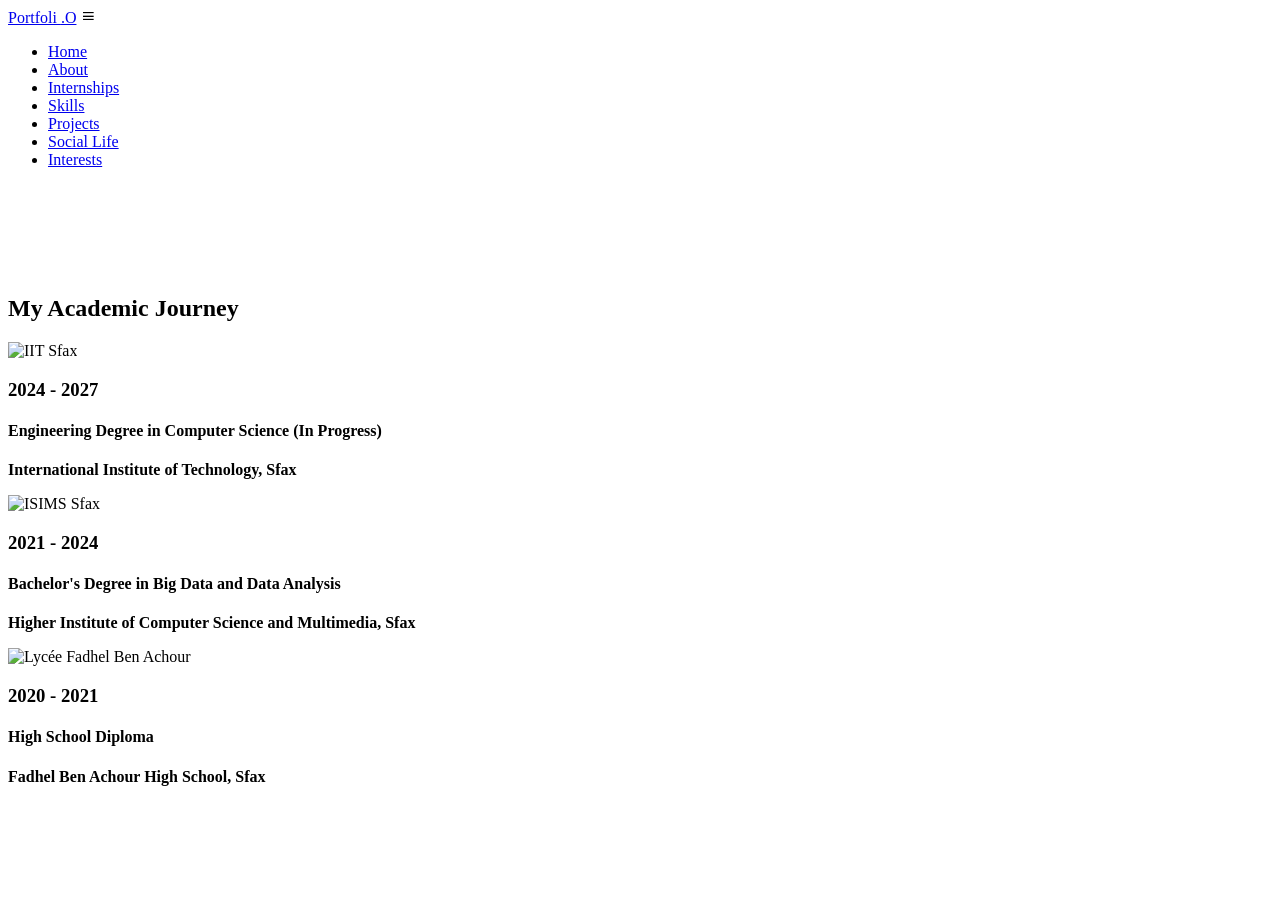
==== Html/About.html @ a86166f0 "First_Commit Date : 27/04/2025" ====
<!DOCTYPE html>
<html lang="fr">
<head>
  <meta charset="UTF-8">
  <meta name="viewport" content="width=device-width, initial-scale=1.0">
  <title>Portfolio</title>
  <link rel="stylesheet" href="/Portfoli.oMahmoudKCHAOU/CSS/About.css">
  <link rel="stylesheet" href="https://unpkg.com/boxicons@latest/css/boxicons.min.css">
  <link href="https://fonts.googleapis.com/css2?family=Inter:wght@300;400;500;600;700;800;900&display=swap" rel="stylesheet">
  <link rel="icon" href="../img/ME.png" type="image/x-icon">

  <link rel="apple-touch-icon" sizes="180x180" href="../img/ME.png">
  <link rel="icon" type="image/png" sizes="32x32" href="../img/ME.png">
  <link rel="icon" type="image/png" sizes="16x16" href="../img/ME.png">
  <link rel="manifest" href="/site.webmanifest">
 <style>
    /* Styles spécifiques pour la page d'accueil */
    .hero {
      display: flex;
      align-items: center;
      justify-content: space-between;
      min-height: 100vh;
      padding: 0 7%;
      position: relative;
      gap: 3rem;
    }

    .hero-content {
      flex: 1;
      max-width: 1000px;
    }

    .hero-image {
      flex: 1;
      display: flex;
      justify-content: center;
      position: relative;
    }

    .profile-portrait {
      width: 350px;
      height: 350px;
      border-radius: 20px;
      object-fit: cover;
      border: 5px solid var(--main-color);
      box-shadow: 0 20px 50px rgba(19, 187, 255, 0.2);
      transform: perspective(1000px) rotateY(-10deg);
      transition: all 0.5s ease;
      position: relative;
      z-index: 1;
    }

    .profile-portrait:hover {
      transform: perspective(1000px) rotateY(0deg);
      box-shadow: 0 25px 60px rgba(19, 187, 255, 0.3);
    }

    .hero-image::before {
      content: '';
      position: absolute;
      width: 400px;
      height: 400px;
      border-radius: 30px;
      background: linear-gradient(45deg, var(--main-color), transparent);
      top: -20px;
      left: -20px;
      z-index: 0;
      opacity: 0.3;
      animation: pulse 8s infinite alternate;
    }

    @keyframes pulse {
      0% { transform: scale(0.95); opacity: 0.3; }
      100% { transform: scale(1.05); opacity: 0.5; }
    }

    /* Animation du texte */
    .hero h4 {
      font-size: 1.6rem;
      color: var(--main-color);
      margin-bottom: 1rem;
      animation: fadeInDown 1s ease;
    }

    .hero h1 {
      font-size: 3.5rem;
      font-weight: 700;
      margin: 1rem 0;
      line-height: 1.2;
      background: linear-gradient(to right, var(--main-color), #4facfe);
      -webkit-background-clip: text;
      -webkit-text-fill-color: transparent;
      animation: fadeIn 1.5s ease;
    }

    .hero p {
      font-size: 1.1rem;
      line-height: 1.8;
      margin-bottom: 2rem;
      color: var(--other-color);
      animation: fadeInUp 1s ease;
    }

    /* Responsive */
    @media (max-width: 992px) {
      .hero h1 {
        font-size: 3rem;
      }
      .profile-portrait {
        width: 300px;
        height: 300px;
      }
    }

    @media (max-width: 768px) {
      .hero {
        flex-direction: column;
        text-align: center;
        padding-top: 100px;
      }
      .hero-content {
        order: 2;
      }
      .hero-image {
        order: 1;
        margin-bottom: 3rem;
      }
      .profile-portrait {
        width: 250px;
        height: 250px;
      }
      .hero-image::before {
        width: 300px;
        height: 300px;
      }
    }

    @media (max-width: 480px) {
      .hero h1 {
        font-size: 2.5rem;
      }
      .hero h4 {
        font-size: 1.3rem;
      }
    }
  </style>
</head>
<body>
  <header>
    <a href="#" class="logo">Portfoli <span>.O</span></a>
    <div class="bx bx-menu" id="menu-icon"></div>
    <ul class="navlist" id="navlist">
        <li><a href="../Html/home.html" >Home</a></li>
        <li><a href="../Html/About.html" class="active-nav">About</a></li>
        <li><a href="../Html/Internships.html">Internships</a></li>
        <li><a href="../Html/Skills.html">Skills</a></li>
        <li><a href="#">Projects</a></li>
        <li><a href="../Html/Social_Life.html">Social Life</a></li>
        <li><a href="../Html/Interests.html">Interests</a></li>
    </ul>
</header>

  <section id="academic-journey">
    <br>
    <br>
    <br>
    <br>
    <br>
   
    <h2>My Academic Journey</h2>
    <div class="timeline">
      <div class="timeline-item">
        <img src="../../Portfoli.oMahmoudKCHAOU/img/iit.png" alt="IIT Sfax" class="timeline-image">
        <div class="timeline-content">
          <h3>2024 - 2027</h3>
          <h4>Engineering Degree in Computer Science (In Progress)</h4>
          <p><strong>International Institute of Technology, Sfax</strong></p>
        </div>
      </div>
      
      <div class="timeline-item">
        <img src="../../Portfoli.oMahmoudKCHAOU/img/isims.jpg" alt="ISIMS Sfax" class="timeline-image">
        <div class="timeline-content">
          <h3>2021 - 2024</h3>
          <h4>Bachelor's Degree in Big Data and Data Analysis</h4>
          <p><strong>Higher Institute of Computer Science and Multimedia, Sfax</strong></p>
        </div>
      </div>
      
      <div class="timeline-item">
        <img src="../../Portfoli.oMahmoudKCHAOU/img/lycee.jpg" alt="Lycée Fadhel Ben Achour" class="timeline-image">
        <div class="timeline-content">
          <h3>2020 - 2021</h3>
          <h4>High School Diploma</h4>
          <p><strong>Fadhel Ben Achour High School, Sfax</strong></p>
        </div>
      </div>
    </div>
  </section>
  <script>
document.addEventListener('DOMContentLoaded', function() {
  const menuIcon = document.getElementById('menu-icon');
  const navList = document.getElementById('navlist');

  if (menuIcon && navList) {
    menuIcon.addEventListener('click', function() {
      this.classList.toggle('bx-x');
      navList.classList.toggle('active');
      document.body.classList.toggle('no-scroll');
    });

    document.querySelectorAll('.navlist a').forEach(link => {
      link.addEventListener('click', function() {
        menuIcon.classList.remove('bx-x');
        navList.classList.remove('active');
        document.body.classList.remove('no-scroll');
      });
    });
  }
});

// Empêcher le clic droit
document.addEventListener('contextmenu', (e) => {
  e.preventDefault();
  
});

// Bloquer F12, Ctrl+Shift+I, Ctrl+U, etc.
document.addEventListener('keydown', (e) => {
  if (
    e.key === 'F12' ||
    (e.ctrlKey && e.shiftKey && e.key === 'I') || // Ctrl+Shift+I
    (e.ctrlKey && e.shiftKey && e.key === 'J') || // Ctrl+Shift+J
    (e.ctrlKey && e.key === 'U') // Ctrl+U (afficher le code source)
  ) {
    e.preventDefault();
    
  }
});
        </script>
</body>
</html>
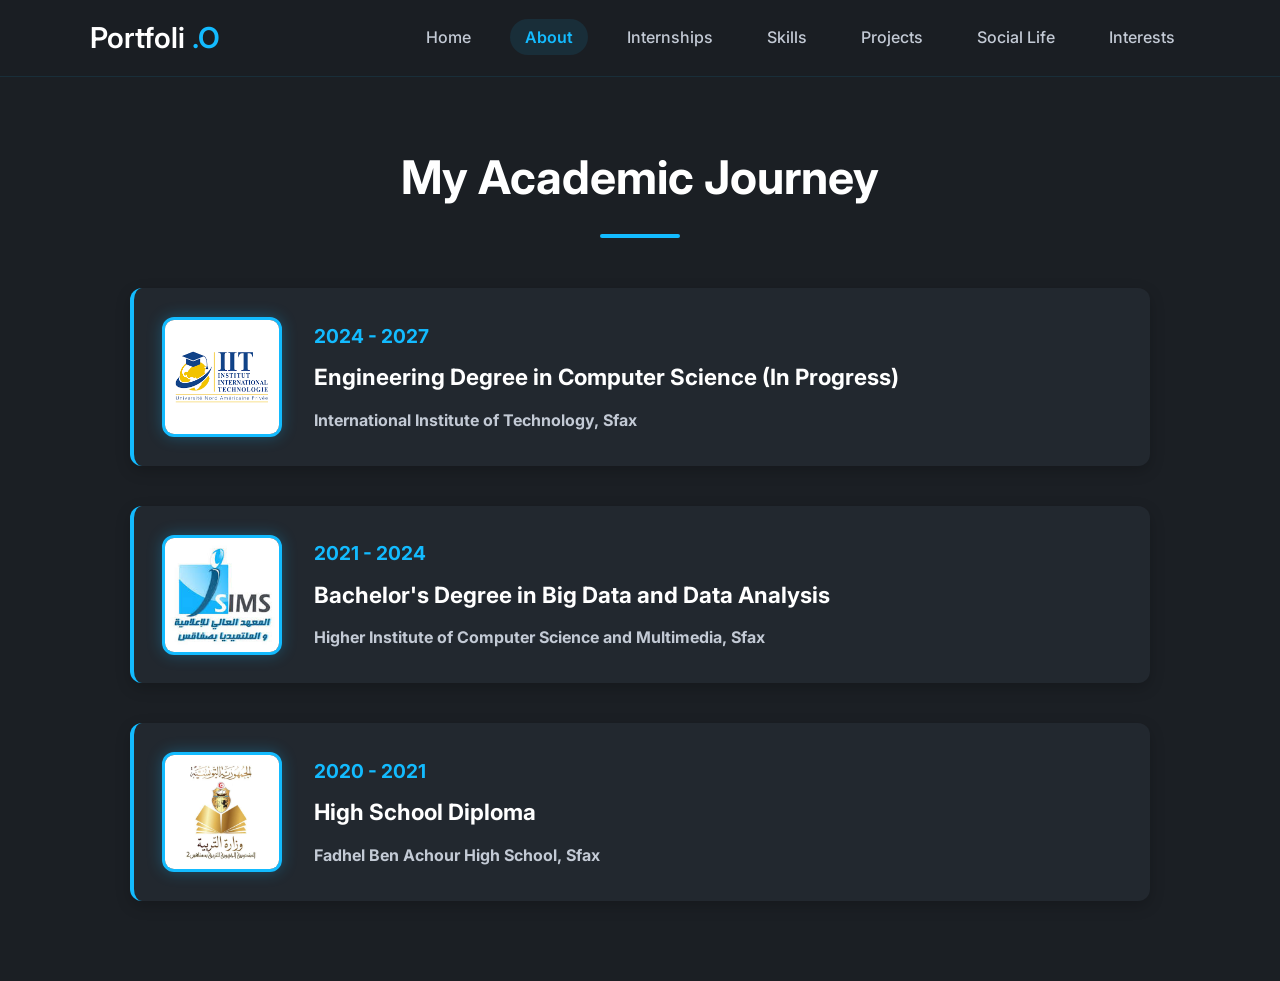
==== commit b4799078: "Commit_3" ====
--- a/Html/About.html
+++ b/Html/About.html
@@ -4,7 +4,8 @@
   <meta charset="UTF-8">
   <meta name="viewport" content="width=device-width, initial-scale=1.0">
   <title>Portfolio</title>
-  <link rel="stylesheet" href="/Portfoli.oMahmoudKCHAOU/CSS/About.css">
+  <link rel="stylesheet" href="../CSS/About.css">
+
   <link rel="stylesheet" href="https://unpkg.com/boxicons@latest/css/boxicons.min.css">
   <link href="https://fonts.googleapis.com/css2?family=Inter:wght@300;400;500;600;700;800;900&display=swap" rel="stylesheet">
   <link rel="icon" href="../img/ME.png" type="image/x-icon">
@@ -170,7 +171,8 @@
     <h2>My Academic Journey</h2>
     <div class="timeline">
       <div class="timeline-item">
-        <img src="../../Portfoli.oMahmoudKCHAOU/img/iit.png" alt="IIT Sfax" class="timeline-image">
+        <img src="../img/iit.png" alt="IIT Sfax" class="timeline-image">
+      
         <div class="timeline-content">
           <h3>2024 - 2027</h3>
           <h4>Engineering Degree in Computer Science (In Progress)</h4>
@@ -179,7 +181,7 @@
       </div>
       
       <div class="timeline-item">
-        <img src="../../Portfoli.oMahmoudKCHAOU/img/isims.jpg" alt="ISIMS Sfax" class="timeline-image">
+        <img src="../img/isims.jpg" alt="ISIMS Sfax" class="timeline-image">
         <div class="timeline-content">
           <h3>2021 - 2024</h3>
           <h4>Bachelor's Degree in Big Data and Data Analysis</h4>
@@ -188,7 +190,7 @@
       </div>
       
       <div class="timeline-item">
-        <img src="../../Portfoli.oMahmoudKCHAOU/img/lycee.jpg" alt="Lycée Fadhel Ben Achour" class="timeline-image">
+        <img src="../img/lycee.jpg" alt="Lycée Fadhel Ben Achour" class="timeline-image">
         <div class="timeline-content">
           <h3>2020 - 2021</h3>
           <h4>High School Diploma</h4>
--- a/CSS/About.css
+++ b/CSS/About.css
@@ -0,0 +1,737 @@
+:root {
+  --text-color: #fff;
+  --bg-color: #1b1f24;
+  --second-bg-color: #22282f;
+  --main-color: #13bbff;
+  --other-color: #c3cad5;
+  --h1-font: 4.5rem;
+  --h2-font: 2.9rem;
+  --p-font: 1rem;
+}
+
+* {
+  box-sizing: border-box;
+  margin: 0;
+  padding: 0;
+  font-family: 'Inter', sans-serif;
+  text-decoration: none;
+  list-style: none;
+}
+
+body {
+  background: var(--bg-color);
+  color: var(--text-color);
+  overflow-x: hidden;
+  line-height: 1.6;
+}
+
+/* ===== CONTENU SPÉCIFIQUE À ABOUT ===== */
+#academic-journey {
+  padding: 12px 7% 80px;
+  max-width: 1200px;
+  margin: 0 auto;
+}
+
+#academic-journey h2 {
+  text-align: center;
+  font-size: var(--h2-font);
+  margin-bottom: 50px;
+  color: var(--text-color);
+  position: relative;
+}
+
+#academic-journey h2::after {
+  content: '';
+  display: block;
+  width: 80px;
+  height: 4px;
+  background: var(--main-color);
+  margin: 20px auto;
+  border-radius: 2px;
+}
+
+.timeline {
+  display: flex;
+  flex-direction: column;
+  gap: 2.5rem;
+}
+
+.timeline-item {
+  display: flex;
+  align-items: center;
+  gap: 2rem;
+  background: var(--second-bg-color);
+  padding: 1.8rem;
+  border-radius: 12px;
+  box-shadow: 0 5px 15px rgba(0, 0, 0, 0.2);
+  transition: all 0.3s ease;
+  border-left: 4px solid var(--main-color);
+}
+
+.timeline-item:hover {
+  transform: translateY(-5px);
+  box-shadow: 0 10px 25px rgba(0, 0, 0, 0.3);
+}
+
+.timeline-image {
+  width: 120px;
+  height: 120px;
+  min-width: 120px;
+  border-radius: 12px;
+  object-fit: cover;
+  border: 3px solid var(--main-color);
+  box-shadow: 0 0 15px rgba(19, 187, 255, 0.3);
+}
+
+.timeline-content {
+  flex: 1;
+}
+
+.timeline-content h3 {
+  font-size: 1.2rem;
+  color: var(--main-color);
+  margin-bottom: 0.5rem;
+}
+
+.timeline-content h4 {
+  font-size: 1.4rem;
+  margin-bottom: 0.8rem;
+  color: var(--text-color);
+}
+
+.timeline-content p {
+  font-size: var(--p-font);
+  color: var(--other-color);
+  line-height: 1.6;
+}
+
+/* ===== STYLES POUR INTERNSHIPS ===== */
+#internships {
+  padding: 12px 7% 80px;
+  max-width: 1200px;
+  margin: 0 auto;
+}
+
+#internships h2 {
+  text-align: center;
+  font-size: var(--h2-font);
+  margin-bottom: 50px;
+  color: var(--text-color);
+  position: relative;
+}
+
+#internships h2::after {
+  content: '';
+  display: block;
+  width: 80px;
+  height: 4px;
+  background: var(--main-color);
+  margin: 20px auto;
+  border-radius: 2px;
+}
+
+.tech-tags {
+  display: flex;
+  flex-wrap: wrap;
+  gap: 0.5rem;
+  margin-top: 1rem;
+}
+
+.tech-tags span {
+  background: rgba(19, 187, 255, 0.1);
+  color: var(--main-color);
+  padding: 0.3rem 0.8rem;
+  border-radius: 20px;
+  font-size: 0.8rem;
+  border: 1px solid var(--main-color);
+  transition: all 0.3s ease;
+}
+
+.tech-tags span:hover {
+  background: var(--main-color);
+  color: var(--bg-color);
+}
+
+.accomplishments {
+  margin: 1rem 0;
+  padding-left: 1.5rem;
+}
+
+.accomplishments li {
+  margin-bottom: 0.5rem;
+  position: relative;
+  list-style-type: none;
+}
+
+.accomplishments li::before {
+  content: "▹";
+  position: absolute;
+  left: -1.5rem;
+  color: var(--main-color);
+}
+
+/* ===== RESPONSIVE ===== */
+@media (max-width: 768px) {
+  .timeline-item {
+    flex-direction: column;
+    text-align: center;
+  }
+
+  .timeline-image {
+    margin-bottom: 20px;
+  }
+}
+
+@media (max-width: 480px) {
+  .timeline-image {
+    width: 100px;
+    height: 100px;
+  }
+}
+
+
+/* ===== NAVBAR UNIFIÉE ===== */
+header {
+  position: fixed;
+  width: 100%;
+  top: 0;
+  right: 0;
+  z-index: 1000;
+  display: flex;
+  align-items: center;
+  justify-content: space-between;
+  padding: 15px 7%;
+  background: rgba(27, 31, 36, 0.98);
+  backdrop-filter: blur(10px);
+  border-bottom: 1px solid rgba(19, 187, 255, 0.1);
+  transition: all 0.5s ease;
+}
+
+.logo {
+  font-size: 1.8rem;
+  font-weight: 600;
+  color: var(--text-color);
+}
+
+.logo span {
+  color: var(--main-color);
+}
+
+.navlist {
+  display: flex;
+  gap: 1.5rem;
+}
+
+.navlist a {
+  font-size: 1rem;
+  font-weight: 500;
+  color: var(--other-color);
+  padding: 8px 15px;
+  border-radius: 20px;
+  transition: all 0.3s ease;
+}
+
+.navlist a:hover {
+  background: rgba(19, 187, 255, 0.1);
+  color: var(--main-color);
+}
+
+.navlist a.active-nav {
+  background: rgba(19, 187, 255, 0.2);
+  color: var(--main-color) !important;
+  font-weight: 600;
+}
+
+/* Menu mobile */
+@media (max-width: 768px) {
+  #menu-icon {
+      display: block;
+  }
+  
+  .navlist {
+      position: absolute;
+      top: 100%;
+      right: -100%;
+      width: 280px;
+      height: 100vh;
+      background: var(--second-bg-color);
+      flex-direction: column;
+      align-items: center;
+      padding: 100px 30px;
+      transition: all 0.5s ease;
+  }
+  
+  .navlist.active {
+      right: 0;
+  }
+}
+
+
+
+
+
+
+
+
+
+/* Icône menu - CACHÉ par défaut */
+#menu-icon {
+  font-size: 1.8rem;
+  color: var(--main-color);
+  cursor: pointer;
+  display: none; /* Caché sur desktop */
+}
+
+/* Afficher l'icône SEULEMENT sur mobile */
+@media (max-width: 768px) {
+  #menu-icon {
+    display: block; /* Apparaît seulement sur mobile */
+  }
+
+  .navlist {
+    position: absolute;
+    top: 100%;
+    right: -100%;
+    width: 280px;
+    height: 100vh;
+    background: var(--second-bg-color);
+    flex-direction: column;
+    align-items: center;
+    padding: 100px 30px;
+    transition: all 0.5s ease;
+  }
+
+  .navlist.active {
+    right: 0;
+  }
+}
+
+/* Menu toujours visible sur desktop */
+@media (min-width: 769px) {
+  .navlist {
+    display: flex !important; /* Force l'affichage */
+  }
+}
+
+
+
+/* Icône menu - CACHÉ par défaut */
+#menu-icon {
+  font-size: 1.8rem;
+  color: var(--main-color);
+  cursor: pointer;
+  display: none; /* Caché sur desktop */
+  z-index: 1001; /* Au-dessus de tout */
+}
+
+/* Afficher l'icône SEULEMENT sur mobile */
+@media (max-width: 768px) {
+  #menu-icon {
+    display: block; /* Apparaît seulement sur mobile */
+  }
+
+  .navlist {
+    position: fixed; /* Changé de absolute à fixed */
+    top: 0;
+    right: -100%;
+    width: 100%;
+    height: 100vh;
+    background: var(--second-bg-color);
+    flex-direction: column;
+    align-items: center;
+    padding: 120px 30px 30px;
+    transition: all 0.5s ease;
+    z-index: 1000;
+  }
+
+  .navlist.active {
+    right: 0;
+  }
+  
+  .navlist li {
+    margin: 15px 0;
+  }
+}
+
+/* Empêcher le scroll quand menu ouvert */
+.no-scroll {
+  overflow: hidden;
+}
+
+/* Animation de l'icône hamburger -> croix */
+.bx-x {
+  transform: rotate(180deg);
+}
+.bx-x::before {
+  content: '\ec8d'; /* icône croix de Boxicons */
+}
+
+/* Menu mobile */
+#menu-icon {
+  font-size: 2rem;
+  color: var(--main-color);
+  cursor: pointer;
+  display: none;
+  z-index: 1001;
+}
+
+@media (max-width: 768px) {
+  #menu-icon {
+    display: block;
+  }
+
+  .navlist {
+    position: fixed;
+    top: 0;
+    right: -100%;
+    width: 80%;
+    height: 100vh;
+    background: var(--second-bg-color);
+    flex-direction: column;
+    align-items: center;
+    padding: 100px 30px;
+    transition: all 0.5s ease;
+    z-index: 1000;
+  }
+
+  .navlist.active {
+    right: 0;
+  }
+}
+
+
+:root {
+  --text-color: #fff;
+  --bg-color: #1b1f24;
+  --second-bg-color: #22282f;
+  --main-color: #13bbff;
+  --other-color: #c3cad5;
+}
+
+* {
+  box-sizing: border-box;
+  margin: 0;
+  padding: 0;
+  font-family: 'Inter', sans-serif;
+  text-decoration: none;
+  list-style: none;
+  scroll-behavior: smooth;
+}
+
+body {
+  color: var(--text-color);
+  background: var(--bg-color);
+  overflow-x: hidden;
+}
+
+/* Header Styles */
+header {
+  position: fixed;
+  width: 100%;
+  top: 0;
+  right: 0;
+  z-index: 1000;
+  display: flex;
+  align-items: center;
+  justify-content: space-between;
+  padding: 15px 7%;
+  background: rgba(27, 31, 36, 0.98);
+  backdrop-filter: blur(10px);
+  border-bottom: 1px solid rgba(19, 187, 255, 0.1);
+}
+
+.logo {
+  font-size: 1.8rem;
+  font-weight: 600;
+  color: var(--text-color);
+}
+
+.logo span {
+  color: var(--main-color);
+}
+
+.navlist {
+  display: flex;
+  gap: 1.5rem;
+}
+
+.navlist a {
+  font-size: 1rem;
+  font-weight: 500;
+  color: var(--other-color);
+  padding: 8px 15px;
+  border-radius: 20px;
+  transition: all 0.3s ease;
+}
+
+.navlist a:hover,
+.navlist a.active-nav {
+  background: rgba(19, 187, 255, 0.1);
+  color: var(--main-color);
+}
+
+.navlist a.active-nav {
+  font-weight: 600;
+}
+
+/* Mobile Menu Styles */
+#menu-icon {
+  font-size: 2rem;
+  color: var(--main-color);
+  cursor: pointer;
+  display: none;
+  z-index: 1001;
+  transition: transform 0.4s ease;
+}
+
+@media (max-width: 768px) {
+  #menu-icon {
+    display: block;
+  }
+
+  .navlist {
+    position: fixed;
+    top: 0;
+    right: -100%;
+    width: 280px;
+    height: 100vh;
+    background: var(--second-bg-color);
+    flex-direction: column;
+    align-items: center;
+    padding: 100px 30px;
+    transition: all 0.5s ease;
+    z-index: 1000;
+  }
+
+  .navlist.active {
+    right: 0;
+  }
+
+  .navlist li {
+    width: 100%;
+    text-align: center;
+    margin: 15px 0;
+  }
+}
+
+/* Hero Section */
+section {
+  padding: 110px 7% 230px;
+}
+
+.hero-content h4 {
+  font-size: 1.6rem;
+  color: var(--main-color);
+  margin-bottom: 1rem;
+}
+
+.hero h1 {
+  font-size: 3.5rem;
+  font-weight: 700;
+  margin: 1rem 0;
+  line-height: 1.2;
+  background: linear-gradient(to right, var(--main-color), #4facfe);
+  -webkit-background-clip: text;
+  -webkit-text-fill-color: transparent;
+}
+
+.hero p {
+  font-size: 1.1rem;
+  line-height: 1.8;
+  margin-bottom: 2rem;
+  color: var(--other-color);
+}
+
+/* Buttons */
+.hero-buttons {
+  display: flex;
+  justify-content: center;
+  flex-wrap: wrap;
+  gap: 15px;
+  margin-top: 20px;
+}
+
+.btn {
+  display: inline-flex;
+  align-items: center;
+  justify-content: center;
+  padding: 12px 24px;
+  background: var(--main-color);
+  color: var(--bg-color);
+  border-radius: 25px;
+  font-size: 1rem;
+  font-weight: bold;
+  box-shadow: 0 4px 6px rgba(0, 0, 0, 0.1);
+  transition: all 0.3s ease;
+  min-width: 160px;
+  gap: 8px;
+}
+
+.btn:hover {
+  background: var(--text-color);
+  transform: translateY(-3px);
+}
+
+/* Social Icons */
+.social-icons a {
+  margin-right: 15px;
+  font-size: 24px;
+  color: var(--main-color);
+  transition: transform 0.3s ease;
+}
+
+.social-icons a:hover {
+  transform: translateY(-5px);
+}
+
+/* Utility Classes */
+.no-scroll {
+  overflow: hidden;
+}
+
+.bx-x {
+  transform: rotate(180deg);
+}
+.bx-x::before {
+  content: '\ec8d';
+}
+
+@media (max-width: 480px) {
+  .hero h1 {
+    font-size: 2.5rem;
+  }
+  .hero-buttons {
+    flex-direction: column;
+    align-items: center;
+  }
+  .btn {
+    width: 100%;
+    max-width: 220px;
+  }
+}
+
+:root {
+  --text-color: #fff;
+  --bg-color: #1b1f24;
+  --second-bg-color: #22282f;
+  --main-color: #13bbff;
+  --other-color: #c3cad5;
+}
+
+* {
+  box-sizing: border-box;
+  margin: 0;
+  padding: 0;
+  font-family: 'Inter', sans-serif;
+  text-decoration: none;
+  list-style: none;
+  scroll-behavior: smooth;
+}
+
+body {
+  color: var(--text-color);
+  background: var(--bg-color);
+  overflow-x: hidden;
+}
+
+/* Header Styles */
+header {
+  position: fixed;
+  width: 100%;
+  top: 0;
+  right: 0;
+  z-index: 1000;
+  display: flex;
+  align-items: center;
+  justify-content: space-between;
+  padding: 15px 7%;
+  background: rgba(27, 31, 36, 0.98);
+  backdrop-filter: blur(10px);
+  border-bottom: 1px solid rgba(19, 187, 255, 0.1);
+}
+
+.logo {
+  font-size: 1.8rem;
+  font-weight: 600;
+  color: var(--text-color);
+}
+
+.logo span {
+  color: var(--main-color);
+}
+
+.navlist {
+  display: flex;
+  gap: 1.5rem;
+}
+
+.navlist a {
+  font-size: 1rem;
+  font-weight: 500;
+  color: var(--other-color);
+  padding: 8px 15px;
+  border-radius: 20px;
+  transition: all 0.3s ease;
+}
+
+.navlist a:hover,
+.navlist a.active-nav {
+  background: rgba(19, 187, 255, 0.1);
+  color: var(--main-color);
+}
+
+.navlist a.active-nav {
+  font-weight: 600;
+}
+
+/* Mobile Menu Styles */
+#menu-icon {
+  font-size: 2rem;
+  color: var(--main-color);
+  cursor: pointer;
+  display: none;
+  z-index: 1001;
+  transition: transform 0.4s ease;
+}
+
+@media (max-width: 768px) {
+  #menu-icon {
+    display: block;
+  }
+
+  .navlist {
+    position: fixed;
+    top: 0;
+    right: -100%;
+    width: 280px;
+    height: 100vh;
+    background: var(--second-bg-color);
+    flex-direction: column;
+    align-items: center;
+    padding: 100px 30px;
+    transition: all 0.5s ease;
+    z-index: 1000;
+  }
+
+  .navlist.active {
+    right: 0;
+  }
+
+  .navlist li {
+    width: 100%;
+    text-align: center;
+    margin: 15px 0;
+  }
+}
+
+/* Utility Classes */
+.no-scroll {
+  overflow: hidden;
+}
+
+.bx-x {
+  transform: rotate(180deg);
+}
+.bx-x::before {
+  content: '\ec8d';
+}
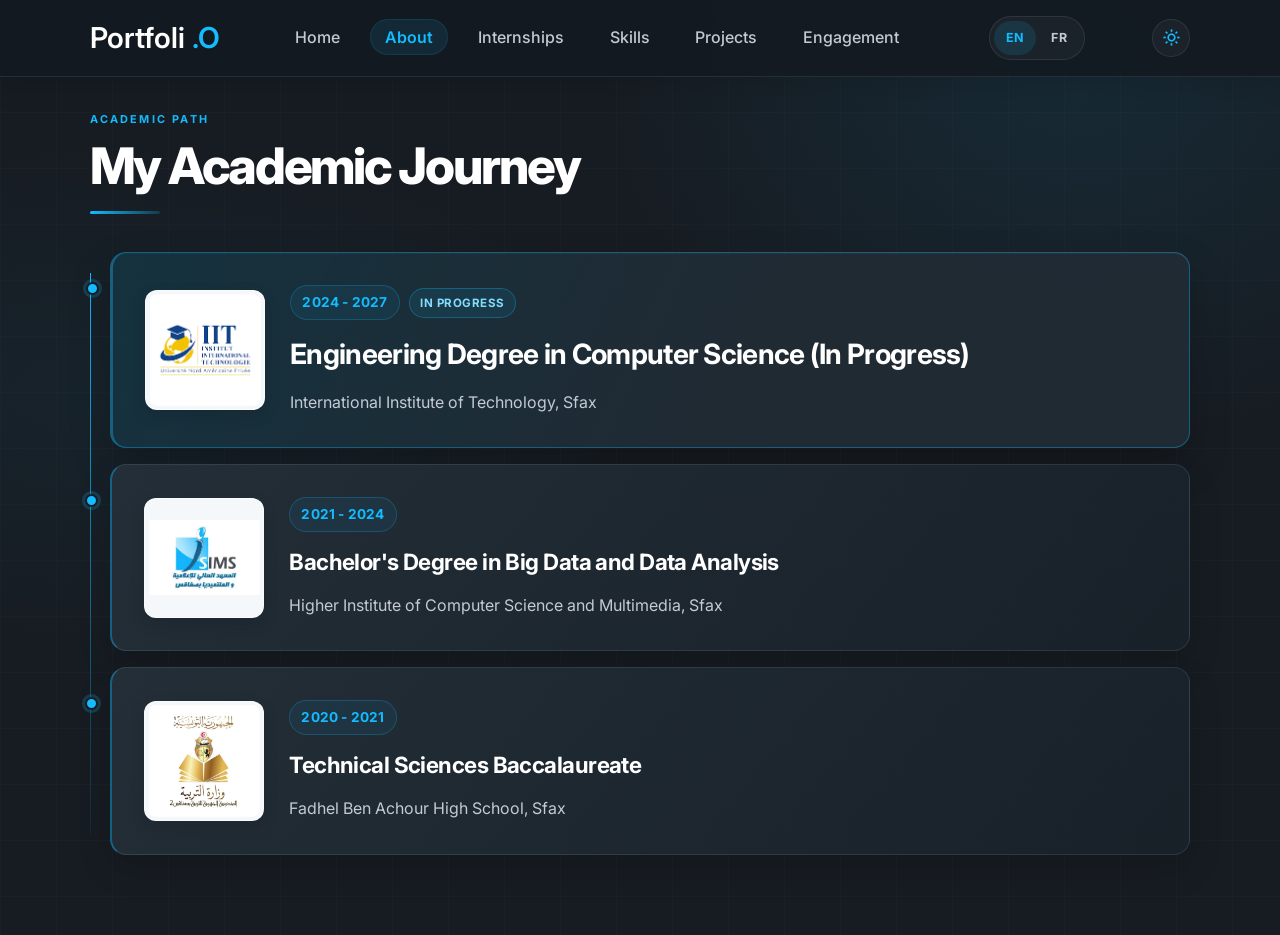
==== commit f6770fb5: "Modernize portfolio and update profile content" ====
--- a/Html/About.html
+++ b/Html/About.html
@@ -1,9 +1,10 @@
 <!DOCTYPE html>
 <html lang="fr">
 <head>
+  <script>document.documentElement.lang = "en"; document.documentElement.dataset.theme = "dark"; try { if (localStorage.getItem("portfolio-language") === "fr") document.documentElement.lang = "fr"; if (localStorage.getItem("portfolio-theme") === "light") document.documentElement.dataset.theme = "light"; } catch (_) {} document.documentElement.classList.add("i18n-pending");</script>
   <meta charset="UTF-8">
   <meta name="viewport" content="width=device-width, initial-scale=1.0">
-  <title>Portfolio</title>
+  <title>Portfolio | Mahmoud KCHAOU</title>
   <link rel="stylesheet" href="../CSS/About.css">
 
   <link rel="stylesheet" href="https://unpkg.com/boxicons@latest/css/boxicons.min.css">
@@ -13,7 +14,6 @@
   <link rel="apple-touch-icon" sizes="180x180" href="../img/ME.png">
   <link rel="icon" type="image/png" sizes="32x32" href="../img/ME.png">
   <link rel="icon" type="image/png" sizes="16x16" href="../img/ME.png">
-  <link rel="manifest" href="/site.webmanifest">
  <style>
     /* Styles spécifiques pour la page d'accueil */
     .hero {
@@ -145,56 +145,55 @@
       }
     }
   </style>
+  <link rel="stylesheet" href="../CSS/portfolio-polish.css?v=20261114theme11">
 </head>
 <body>
   <header>
-    <a href="#" class="logo">Portfoli <span>.O</span></a>
-    <div class="bx bx-menu" id="menu-icon"></div>
+    <a href="../Html/home.html" class="logo">Portfoli <span>.O</span></a>
+    <button class="bx bx-menu" id="menu-icon" type="button" aria-label="Open navigation" aria-expanded="false" aria-controls="navlist"></button>
     <ul class="navlist" id="navlist">
         <li><a href="../Html/home.html" >Home</a></li>
         <li><a href="../Html/About.html" class="active-nav">About</a></li>
         <li><a href="../Html/Internships.html">Internships</a></li>
         <li><a href="../Html/Skills.html">Skills</a></li>
-        <li><a href="#">Projects</a></li>
-        <li><a href="../Html/Social_Life.html">Social Life</a></li>
-        <li><a href="../Html/Interests.html">Interests</a></li>
+        <li><a href="../Html/Projects.html">Projects</a></li>
+        <li><a href="../Html/Social_Life.html">Engagement</a></li>
     </ul>
+    <div class="language-switch" role="group" aria-label="Language">
+      <button type="button" data-lang="en" aria-pressed="true">EN</button>
+      <button type="button" data-lang="fr" aria-pressed="false">FR</button>
+    </div>
+    <button class="theme-toggle" id="theme-toggle" type="button" aria-label="Switch to light theme" title="Switch to light theme"><i class="bx bx-sun" aria-hidden="true"></i></button>
 </header>
 
-  <section id="academic-journey">
-    <br>
-    <br>
-    <br>
-    <br>
-    <br>
-   
+  <section id="academic-journey" class="education-section">
     <h2>My Academic Journey</h2>
-    <div class="timeline">
-      <div class="timeline-item">
+    <div class="timeline education-timeline">
+      <div class="timeline-item education-card education-card--current">
         <img src="../img/iit.png" alt="IIT Sfax" class="timeline-image">
-      
         <div class="timeline-content">
           <h3>2024 - 2027</h3>
+          <span class="education-status">In progress</span>
           <h4>Engineering Degree in Computer Science (In Progress)</h4>
-          <p><strong>International Institute of Technology, Sfax</strong></p>
+          <p class="education-school"><strong>International Institute of Technology, Sfax</strong></p>
         </div>
       </div>
       
-      <div class="timeline-item">
+      <div class="timeline-item education-card">
         <img src="../img/isims.jpg" alt="ISIMS Sfax" class="timeline-image">
         <div class="timeline-content">
           <h3>2021 - 2024</h3>
           <h4>Bachelor's Degree in Big Data and Data Analysis</h4>
-          <p><strong>Higher Institute of Computer Science and Multimedia, Sfax</strong></p>
+          <p class="education-school"><strong>Higher Institute of Computer Science and Multimedia, Sfax</strong></p>
         </div>
       </div>
       
-      <div class="timeline-item">
+      <div class="timeline-item education-card">
         <img src="../img/lycee.jpg" alt="Lycée Fadhel Ben Achour" class="timeline-image">
         <div class="timeline-content">
           <h3>2020 - 2021</h3>
           <h4>High School Diploma</h4>
-          <p><strong>Fadhel Ben Achour High School, Sfax</strong></p>
+          <p class="education-school"><strong>Fadhel Ben Achour High School, Sfax</strong></p>
         </div>
       </div>
     </div>
@@ -208,37 +207,24 @@
     menuIcon.addEventListener('click', function() {
       this.classList.toggle('bx-x');
       navList.classList.toggle('active');
+      const menuIsOpen = navList.classList.contains('active');
+      this.setAttribute('aria-expanded', menuIsOpen);
+      this.setAttribute('aria-label', window.portfolioLanguage === 'fr' ? (menuIsOpen ? 'Fermer la navigation' : 'Ouvrir la navigation') : (menuIsOpen ? 'Close navigation' : 'Open navigation'));
       document.body.classList.toggle('no-scroll');
     });
 
     document.querySelectorAll('.navlist a').forEach(link => {
       link.addEventListener('click', function() {
         menuIcon.classList.remove('bx-x');
+        menuIcon.setAttribute('aria-expanded', 'false');
+        menuIcon.setAttribute('aria-label', 'Open navigation');
         navList.classList.remove('active');
         document.body.classList.remove('no-scroll');
       });
     });
   }
 });
-
-// Empêcher le clic droit
-document.addEventListener('contextmenu', (e) => {
-  e.preventDefault();
-  
-});
-
-// Bloquer F12, Ctrl+Shift+I, Ctrl+U, etc.
-document.addEventListener('keydown', (e) => {
-  if (
-    e.key === 'F12' ||
-    (e.ctrlKey && e.shiftKey && e.key === 'I') || // Ctrl+Shift+I
-    (e.ctrlKey && e.shiftKey && e.key === 'J') || // Ctrl+Shift+J
-    (e.ctrlKey && e.key === 'U') // Ctrl+U (afficher le code source)
-  ) {
-    e.preventDefault();
-    
-  }
-});
-        </script>
+  </script>
+  <script src="i18n.js"></script>
 </body>
-</html>+</html>
--- a/CSS/portfolio-polish.css
+++ b/CSS/portfolio-polish.css
@@ -0,0 +1,1631 @@
+/* Shared refinements for the pages in the main navigation. */
+header {
+  min-height: 72px;
+  flex-wrap: nowrap;
+}
+
+.logo {
+  flex: 0 0 auto;
+}
+
+.navlist {
+  flex-wrap: nowrap;
+  gap: clamp(.25rem, 1.2vw, 1.25rem);
+}
+
+.navlist a {
+  white-space: nowrap;
+}
+
+#menu-icon {
+  display: none;
+  flex: 0 0 auto;
+  border: 0;
+  padding: .45rem;
+  background: transparent;
+  color: var(--other-color, #c3cad5);
+  font-size: 1.8rem;
+  line-height: 1;
+  cursor: pointer;
+}
+
+#menu-icon:focus-visible,
+.navlist a:focus-visible,
+.logo:focus-visible,
+a.btn:focus-visible {
+  outline: 3px solid var(--main-color, #13bbff);
+  outline-offset: 4px;
+}
+
+section.hero#home {
+  padding-top: clamp(96px, 13vh, 132px);
+  scroll-margin-top: 84px;
+}
+
+#academic-journey,
+#internships,
+.projects-section,
+.skills-section,
+.interests-section,
+.social-life {
+  scroll-margin-top: 84px;
+}
+
+#academic-journey,
+#internships {
+  padding-top: 92px;
+}
+
+.projects-section,
+.skills-section,
+.interests-section,
+.social-life {
+  padding-top: 92px;
+}
+
+.project-card,
+.timeline-item,
+.skill-category,
+.interest-card,
+.activity {
+  transition-duration: 220ms;
+}
+
+@media (max-width: 1150px) {
+  header {
+    padding-inline: clamp(20px, 5vw, 56px);
+  }
+
+  #menu-icon {
+    display: block;
+  }
+
+  .navlist {
+    position: absolute;
+    top: calc(100% + 1px);
+    right: clamp(16px, 5vw, 56px);
+    display: none !important;
+    flex-direction: column;
+    align-items: stretch;
+    gap: .25rem;
+    width: min(320px, calc(100vw - 32px));
+    padding: 12px;
+    border: 1px solid rgba(19, 187, 255, .18);
+    border-radius: 14px;
+    background: rgba(27, 31, 36, .98);
+    box-shadow: 0 16px 36px rgba(0, 0, 0, .3);
+    backdrop-filter: blur(12px);
+  }
+
+  .navlist.active {
+    display: flex !important;
+  }
+
+  .navlist a {
+    display: block;
+    padding: 12px 14px;
+  }
+}
+
+@media (max-width: 600px) {
+  header {
+    padding-inline: 18px;
+  }
+
+  .logo {
+    font-size: 1.55rem;
+  }
+
+  section.hero#home {
+    padding: 96px 22px 72px;
+  }
+
+  #academic-journey,
+  #internships,
+  .projects-section,
+  .skills-section,
+  .interests-section,
+  .social-life {
+    padding-top: 84px;
+  }
+}
+
+@media (prefers-reduced-motion: reduce) {
+  *,
+  *::before,
+  *::after {
+    scroll-behavior: auto !important;
+    animation-duration: .01ms !important;
+    animation-iteration-count: 1 !important;
+    transition-duration: .01ms !important;
+  }
+}
+
+/* A quieter, more technical visual language that keeps the original cyan accent. */
+:root {
+  --bg-color: #171c22;
+  --second-bg-color: #202832;
+  --surface-raised: #252f39;
+  --main-color: #13bbff;
+  --other-color: #c3cad5;
+  --surface-line: rgba(173, 199, 216, .12);
+}
+
+body {
+  background-color: var(--bg-color);
+  background-image:
+    radial-gradient(ellipse at 84% 6%, rgba(19, 187, 255, .09), transparent 30rem),
+    radial-gradient(ellipse at 8% 42%, rgba(19, 187, 255, .045), transparent 34rem),
+    linear-gradient(rgba(167, 192, 209, .025) 1px, transparent 1px),
+    linear-gradient(90deg, rgba(167, 192, 209, .025) 1px, transparent 1px);
+  background-size: auto, auto, 56px 56px, 56px 56px;
+}
+
+.projects-section {
+  background: transparent;
+}
+
+header {
+  background: rgba(20, 26, 32, .88);
+  border-bottom-color: var(--surface-line);
+  box-shadow: 0 10px 28px rgba(0, 0, 0, .12);
+}
+
+.navlist a.active-nav {
+  box-shadow: inset 0 0 0 1px rgba(19, 187, 255, .12);
+}
+
+section.hero#home {
+  background-image: radial-gradient(ellipse at 78% 48%, rgba(19, 187, 255, .055), transparent 32rem);
+}
+
+.hero-content h4 {
+  display: inline-flex;
+  align-items: center;
+  gap: .65rem;
+  color: var(--other-color);
+  font-size: .86rem;
+  font-weight: 700;
+  letter-spacing: .16em;
+  text-transform: uppercase;
+}
+
+.hero-content h4::before {
+  width: 22px;
+  height: 2px;
+  background: linear-gradient(90deg, var(--main-color), rgba(19, 187, 255, .15));
+  content: "";
+}
+
+.hero h1 {
+  letter-spacing: -.055em;
+  line-height: 1.02;
+  text-wrap: balance;
+}
+
+.hero p {
+  max-width: 58ch;
+  line-height: 1.85;
+}
+
+.hero-image {
+  filter: drop-shadow(0 28px 56px rgba(0, 0, 0, .26));
+}
+
+.profile-portrait {
+  border-radius: 26px;
+  box-shadow: 0 0 0 1px rgba(111, 221, 255, .22), 0 22px 70px rgba(19, 187, 255, .14);
+}
+
+.projects-header h1,
+.skills-header h1,
+.interests-header h1,
+.social-life > h1,
+#academic-journey > h2,
+#internships > h2 {
+  font-size: clamp(2.25rem, 4.2vw, 3.35rem);
+  font-weight: 800;
+  letter-spacing: -.045em;
+  line-height: 1.08;
+  text-wrap: balance;
+}
+
+.projects-header h1,
+.skills-header h1,
+.interests-header h1,
+.social-life > h1,
+#academic-journey > h2,
+#internships > h2 {
+  margin-bottom: 2.25rem;
+}
+
+.projects-header h1::before,
+.skills-header h1::before,
+.interests-header h1::before,
+.social-life > h1::before,
+#academic-journey > h2::before,
+#internships > h2::before {
+  display: block;
+  margin-bottom: .9rem;
+  color: var(--main-color);
+  font-size: .68rem;
+  font-weight: 700;
+  letter-spacing: .24em;
+  line-height: 1.4;
+  text-transform: uppercase;
+}
+
+.projects-header h1::before { content: "Selected work"; }
+.skills-header h1::before { content: "Technical toolkit"; }
+.interests-header h1::before { content: "Beyond the code"; }
+.social-life > h1::before { content: "Community & leadership"; }
+#academic-journey > h2::before { content: "Academic path"; }
+#internships > h2::before { content: "Professional experience"; }
+
+.projects-header h1::after,
+.skills-header h1::after,
+.interests-header h1::after,
+.social-life > h1::after {
+  display: block;
+  width: 54px;
+  height: 3px;
+  margin: 1.15rem auto 0;
+  border-radius: 99px;
+  background: linear-gradient(90deg, var(--main-color), rgba(19, 187, 255, .28));
+  content: "";
+}
+
+.projects-header,
+.skills-header,
+.interests-header {
+  margin-bottom: 3.25rem;
+}
+
+.projects-grid {
+  gap: 1.35rem;
+}
+
+.project-card {
+  position: relative;
+  isolation: isolate;
+  min-height: 230px;
+  border: 1px solid var(--surface-line);
+  border-left: 3px solid var(--main-color);
+  border-radius: 16px;
+  background: linear-gradient(145deg, rgba(37, 47, 57, .96), rgba(29, 37, 46, .96));
+  box-shadow: 0 14px 34px rgba(0, 0, 0, .16);
+}
+
+.project-card::after {
+  position: absolute;
+  z-index: -1;
+  top: -68px;
+  right: -64px;
+  width: 160px;
+  height: 160px;
+  border: 1px solid rgba(19, 187, 255, .12);
+  border-radius: 50%;
+  box-shadow: 0 0 0 18px rgba(19, 187, 255, .025), 0 0 0 38px rgba(19, 187, 255, .018);
+  content: "";
+  pointer-events: none;
+  transition: transform 260ms ease, border-color 260ms ease;
+}
+
+.project-card:hover {
+  transform: translateY(-6px);
+  border-color: rgba(19, 187, 255, .36);
+  border-left-color: var(--main-color);
+  box-shadow: 0 22px 44px rgba(0, 0, 0, .26), 0 0 32px rgba(19, 187, 255, .07);
+}
+
+.project-card:hover::after {
+  transform: scale(1.08);
+  border-color: rgba(19, 187, 255, .24);
+}
+
+.project-content {
+  position: relative;
+  z-index: 1;
+  padding: 2rem 1.5rem 1.5rem;
+}
+
+.project-content h3 {
+  padding-right: 2.4rem;
+  font-size: 1.18rem;
+  letter-spacing: -.02em;
+}
+
+.project-content p {
+  max-width: 48ch;
+  line-height: 1.7;
+}
+
+.project-tech span,
+.skills-list span,
+.tech-tags span {
+  border-color: rgba(19, 187, 255, .34);
+  background: rgba(19, 187, 255, .075);
+  transition: background-color 180ms ease, border-color 180ms ease, transform 180ms ease;
+}
+
+.project-tech span:hover,
+.skills-list span:hover,
+.tech-tags span:hover {
+  transform: translateY(-2px);
+  border-color: var(--main-color);
+}
+
+.timeline-item,
+.skill-category,
+.certification-card,
+.interest-card,
+.activity {
+  border: 1px solid var(--surface-line);
+  border-left: 3px solid rgba(19, 187, 255, .8);
+  border-radius: 16px;
+  background: linear-gradient(145deg, rgba(37, 47, 57, .96), rgba(29, 37, 46, .94));
+  box-shadow: 0 14px 34px rgba(0, 0, 0, .14);
+}
+
+.timeline-item:hover,
+.skill-category:hover,
+.certification-card:hover,
+.interest-card:hover,
+.activity:hover {
+  transform: translateY(-4px);
+  border-color: rgba(19, 187, 255, .34);
+  box-shadow: 0 20px 38px rgba(0, 0, 0, .22), 0 0 30px rgba(19, 187, 255, .055);
+}
+
+.activity-image {
+  border-color: rgba(19, 187, 255, .7);
+  box-shadow: 0 12px 30px rgba(19, 187, 255, .12);
+}
+
+.certifications-section {
+  border: 1px solid var(--surface-line);
+  border-radius: 18px;
+  background: rgba(32, 40, 50, .72);
+}
+
+.certification-card {
+  border-left-width: 1px;
+}
+
+.gallery-item {
+  overflow: hidden;
+  border: 1px solid var(--surface-line);
+  border-radius: 16px;
+  box-shadow: 0 16px 34px rgba(0, 0, 0, .22);
+}
+
+.gallery-item img {
+  transition: transform 360ms ease, filter 360ms ease;
+}
+
+.gallery-item:hover img {
+  transform: scale(1.045);
+  filter: saturate(1.08);
+}
+
+a.btn {
+  border: 1px solid rgba(255, 255, 255, .16);
+  box-shadow: 0 12px 28px rgba(19, 187, 255, .16);
+  transition: transform 180ms ease, box-shadow 180ms ease, background-color 180ms ease;
+}
+
+a.btn:hover {
+  transform: translateY(-3px);
+  box-shadow: 0 18px 34px rgba(19, 187, 255, .24);
+}
+
+@media (max-width: 600px) {
+  .projects-header,
+  .skills-header,
+  .interests-header {
+    margin-bottom: 2.25rem;
+  }
+
+  .project-card {
+    min-height: 0;
+  }
+
+  .project-content {
+    padding: 1.75rem 1.25rem 1.25rem;
+  }
+}
+
+.language-switch {
+  display: inline-flex;
+  flex: 0 0 auto;
+  align-items: center;
+  gap: 2px;
+  margin-left: clamp(.35rem, 1.2vw, 1rem);
+  padding: 4px;
+  border: 1px solid var(--surface-line, rgba(173, 199, 216, .12));
+  border-radius: 999px;
+  background: rgba(255, 255, 255, .035);
+}
+
+.language-switch button {
+  display: inline-flex;
+  align-items: center;
+  justify-content: center;
+  gap: 0;
+  min-width: 42px;
+  min-height: 34px;
+  padding: 0 9px;
+  border: 0;
+  border-radius: 999px;
+  background: transparent;
+  color: var(--other-color, #c3cad5);
+  font: inherit;
+  font-size: .78rem;
+  font-weight: 700;
+  letter-spacing: .035em;
+  cursor: pointer;
+  transition: color 160ms ease, background-color 160ms ease;
+}
+
+
+.language-switch button[aria-pressed="true"] {
+  color: var(--main-color, #13bbff);
+  background: rgba(19, 187, 255, .13);
+}
+
+.language-switch button:hover {
+  color: #fff;
+}
+
+.language-switch button:focus-visible {
+  outline: 2px solid var(--main-color, #13bbff);
+  outline-offset: 2px;
+}
+
+@media (max-width: 600px) {
+  .language-switch {
+    margin-left: auto;
+    padding: 3px;
+  }
+
+  .language-switch button {
+    min-width: 38px;
+    min-height: 32px;
+    padding-inline: 8px;
+    font-size: .72rem;
+  }
+}
+
+/* Keep inner pages as wide and consistent as the projects page. */
+#academic-journey,
+#internships,
+.skills-section,
+.social-life {
+  width: 100%;
+  max-width: none;
+  margin-inline: 0;
+  padding-inline: 7%;
+}
+
+.skills-container {
+  max-width: none;
+}
+
+.social-life .container {
+  width: 100%;
+  max-width: none;
+  margin-inline: 0;
+}
+
+html.i18n-pending body {
+  visibility: hidden;
+}
+
+@media (max-width: 600px) {
+  #academic-journey,
+  #internships,
+  .skills-section,
+  .social-life {
+    padding-inline: 5%;
+  }
+}
+
+/* Inner pages use the same editorial language as the landing page. */
+.projects-section,
+.skills-section,
+.interests-section,
+.social-life,
+#academic-journey,
+#internships {
+  position: relative;
+  isolation: isolate;
+}
+
+.projects-header,
+.skills-header,
+.interests-header {
+  position: relative;
+  display: flex;
+  min-height: 148px;
+  align-items: flex-end;
+  justify-content: space-between;
+  margin: 0 auto 3rem;
+  padding: 0 0 1.45rem;
+  border-bottom: 0;
+  text-align: left;
+}
+
+.projects-header h1,
+.skills-header h1,
+.interests-header h1 {
+  position: relative;
+  z-index: 1;
+  margin: 0;
+}
+
+.projects-header h1::after,
+.skills-header h1::after,
+.interests-header h1::after {
+  margin: 1rem 0 0;
+}
+
+.projects-header,
+.skills-header,
+.interests-header,
+.projects-grid,
+.skills-container,
+.certifications-section,
+.interests-container,
+.gallery-section,
+.timeline,
+.social-life .container {
+  position: relative;
+  z-index: 1;
+}
+
+.projects-grid {
+  grid-template-columns: repeat(3, minmax(0, 1fr));
+  gap: 1.15rem;
+}
+
+.project-card {
+  min-height: 270px;
+  border-top: 1px solid rgba(173, 199, 216, .14);
+  border-left-width: 1px;
+  background:
+    linear-gradient(145deg, rgba(37, 47, 57, .98), rgba(24, 32, 40, .98));
+}
+
+.project-card:nth-child(3n + 2) { border-top-color: rgba(19, 187, 255, .4); }
+.project-card:nth-child(3n) { border-top-color: rgba(173, 199, 216, .28); }
+
+.project-content {
+  display: flex;
+  min-height: 268px;
+  flex-direction: column;
+  align-items: flex-start;
+  padding: 2.2rem 1.55rem 1.4rem;
+}
+
+.project-content h3 { margin-bottom: .75rem; }
+.project-content p { flex: 1; }
+
+.skills-container {
+  grid-template-columns: repeat(2, minmax(0, 1fr));
+  gap: 1rem;
+  max-width: 1100px;
+  margin-inline: auto;
+  margin-bottom: 3rem;
+}
+
+.skill-category {
+  position: relative;
+  min-height: 190px;
+  overflow: hidden;
+  padding: 1.45rem;
+  border: 1px solid rgba(173, 199, 216, .13);
+  border-top: 2px solid rgba(19, 187, 255, .55);
+  border-radius: 16px;
+  background: linear-gradient(145deg, rgba(37, 47, 57, .98), rgba(24, 32, 40, .98));
+  box-shadow: 0 14px 30px rgba(0, 0, 0, .12);
+}
+
+.skill-category::after {
+  position: absolute;
+  top: -56px;
+  right: -48px;
+  width: 148px;
+  height: 148px;
+  border: 1px solid rgba(19, 187, 255, .08);
+  border-radius: 50%;
+  content: "";
+  pointer-events: none;
+}
+
+.skill-category:nth-child(3),
+.skill-category:nth-child(4) { grid-column: auto; }
+
+.category-header {
+  display: flex;
+  min-height: 58px;
+  align-items: center;
+  gap: .85rem;
+  margin-bottom: 1rem;
+  padding-bottom: .9rem;
+  border-bottom: 1px solid var(--surface-line);
+}
+
+.category-header i {
+  display: grid;
+  width: 42px;
+  height: 42px;
+  flex: 0 0 42px;
+  place-items: center;
+  border: 1px solid rgba(19, 187, 255, .18);
+  border-radius: 13px;
+  background: rgba(19, 187, 255, .09);
+  color: #5bd0ff;
+  font-size: 1.45rem;
+}
+
+.category-header h2 { font-size: .91rem; letter-spacing: .035em; line-height: 1.45; }
+.skills-list { gap: .5rem; }
+.skills-list span { padding: .44rem .68rem; border-radius: 8px; font-size: .8rem; }
+
+.certifications-section {
+  padding: clamp(1.35rem, 3vw, 2.35rem);
+  border: 1px solid rgba(173, 199, 216, .13);
+  border-radius: 20px;
+  background: linear-gradient(145deg, rgba(30, 39, 47, .98), rgba(23, 30, 37, .98));
+}
+
+.certifications-heading {
+  display: flex;
+  align-items: flex-end;
+  justify-content: space-between;
+  gap: 1rem;
+  margin-bottom: 1.25rem;
+}
+
+.certifications-eyebrow {
+  margin: 0 0 .35rem;
+  color: #74d8ff;
+  font-size: .7rem;
+  font-weight: 700;
+  letter-spacing: .15em;
+  text-transform: uppercase;
+}
+
+.certifications-heading h2 {
+  margin: 0;
+  font-size: clamp(1.65rem, 3vw, 2.1rem);
+  letter-spacing: -.035em;
+  text-align: left;
+  color: var(--text-color);
+}
+
+.certifications-heading h2::after { display: none; }
+
+.certification-grid {
+  display: grid;
+  grid-template-columns: repeat(6, minmax(0, 1fr));
+  gap: .85rem;
+}
+
+.certification-card {
+  position: relative;
+  display: grid;
+  min-width: 0;
+  min-height: 126px;
+  grid-column: span 2;
+  grid-template-columns: 82px minmax(0, 1fr);
+  align-items: center;
+  gap: .95rem;
+  overflow: hidden;
+  padding: .9rem;
+  border: 1px solid rgba(173, 199, 216, .13);
+  border-radius: 15px;
+  background: linear-gradient(145deg, rgba(38, 48, 58, .98), rgba(28, 36, 45, .98));
+  text-align: left;
+  transition: transform 180ms ease, border-color 180ms ease, box-shadow 180ms ease;
+}
+
+.certification-card::before {
+  position: absolute;
+  inset: 0 0 auto;
+  height: 2px;
+  background: linear-gradient(90deg, var(--main-color), rgba(19, 187, 255, .05) 75%, transparent);
+  content: "";
+}
+
+.certification-card:hover {
+  transform: translateY(-2px);
+  border-color: rgba(19, 187, 255, .35);
+  box-shadow: 0 12px 24px rgba(0, 0, 0, .14);
+}
+
+.certification-badge {
+  display: grid;
+  position: relative;
+  width: 82px;
+  height: 82px;
+  justify-self: start;
+  place-items: center;
+  overflow: hidden;
+  padding: .35rem;
+  border: 1px solid rgba(255, 255, 255, .5);
+  border-radius: 13px;
+  background: #f8fafc;
+  box-shadow: 0 5px 12px rgba(0, 0, 0, .13);
+}
+
+.certification-badge img {
+  display: block;
+  width: 100%;
+  height: 100%;
+  object-fit: contain;
+}
+
+.certification-info { min-width: 0; }
+.certification-issuer { margin: 0 0 .25rem; color: #83dfff; font-size: .58rem; font-weight: 750; letter-spacing: .08em; line-height: 1.3; text-transform: uppercase; }
+.certification-card .certification-title { margin: 0; color: #f4f8fb; font-size: .91rem; font-weight: 650; line-height: 1.32; }
+.credential-code { display: inline-flex; margin-top: .45rem; padding: .18rem .44rem; border: 1px solid rgba(19, 187, 255, .23); border-radius: 6px; background: rgba(19, 187, 255, .07); color: #9be3ff; font-size: .61rem; font-weight: 750; letter-spacing: .06em; }
+
+.certification-card:nth-child(4) { grid-column: 2 / span 2; }
+.certification-card:nth-child(5) { grid-column: 4 / span 2; }
+.certification-card:focus-within { outline: 2px solid rgba(116, 216, 255, .7); outline-offset: 3px; }
+
+@media (max-width: 900px) {
+  .skills-container { grid-template-columns: repeat(2, minmax(0, 1fr)); }
+  .certification-grid { grid-template-columns: repeat(2, minmax(0, 1fr)); }
+  .certification-card,
+  .certification-card:nth-child(4) { grid-column: auto; }
+  .certification-card:nth-child(5) { width: calc((100% - .85rem) / 2); grid-column: 1 / -1; justify-self: center; }
+}
+
+@media (max-width: 600px) {
+  .certifications-heading { align-items: center; gap: .75rem; }
+  .certifications-eyebrow { font-size: .62rem; letter-spacing: .11em; }
+  .certifications-heading h2 { font-size: 1.55rem; }
+  .certification-grid { grid-template-columns: minmax(0, 1fr); gap: .7rem; }
+  .certification-card,
+  .certification-card:nth-child(4),
+  .certification-card:nth-child(5) { width: 100%; grid-column: auto; }
+  .certification-card { min-height: 112px; grid-template-columns: 74px minmax(0, 1fr); gap: .8rem; padding: .75rem; }
+  .certification-badge { width: 74px; height: 74px; }
+  .certification-card .certification-title { font-size: .88rem; }
+}
+
+@media (prefers-reduced-motion: reduce) {
+  .certification-card { transition-duration: .01ms; }
+}
+
+.languages-section {
+  position: relative;
+  z-index: 1;
+  margin-top: 1.2rem;
+  padding: clamp(1.35rem, 2.5vw, 2rem);
+  border: 1px solid var(--surface-line);
+  border-radius: 18px;
+  background: rgba(32, 40, 50, .72);
+}
+
+.languages-section h2 {
+  margin-bottom: 1rem;
+  font-size: 1.35rem;
+  letter-spacing: -.03em;
+}
+
+.languages-list {
+  display: flex;
+  flex-wrap: wrap;
+  gap: .65rem;
+}
+
+.languages-list span {
+  display: inline-flex;
+  align-items: center;
+  gap: .45rem;
+  padding: .55rem .85rem;
+  border: 1px solid rgba(19, 187, 255, .24);
+  border-radius: 999px;
+  background: rgba(19, 187, 255, .06);
+  color: #e1e8ed;
+  font-size: .9rem;
+}
+
+.languages-list strong {
+  color: var(--main-color);
+  font-size: .75rem;
+  letter-spacing: .04em;
+}
+
+#internships > h2,
+#academic-journey > h2,
+.social-life .container > h1 {
+  position: relative;
+  z-index: 1;
+  width: fit-content;
+  margin: 0 0 2.8rem;
+  text-align: left;
+}
+
+.social-life .container > h1 {
+  font-size: clamp(2.25rem, 4.2vw, 3.35rem);
+  font-weight: 800;
+  letter-spacing: -.045em;
+  line-height: 1.08;
+  text-wrap: balance;
+}
+
+.social-life .container > h1::before { content: none; display: none; }
+
+#internships > h2::after,
+#academic-journey > h2::after,
+.social-life .container > h1::after {
+  display: block;
+  width: 70px;
+  height: 3px;
+  margin: 1.1rem 0 0;
+  border-radius: 99px;
+  background: linear-gradient(90deg, var(--main-color), rgba(19, 187, 255, .18));
+  content: "";
+}
+
+.timeline {
+  gap: 1.2rem;
+  padding-left: 1.3rem;
+}
+
+.timeline::before {
+  position: absolute;
+  top: 1.3rem;
+  bottom: 1.3rem;
+  left: 0;
+  width: 1px;
+  background: linear-gradient(var(--main-color), rgba(19, 187, 255, .08));
+  content: "";
+}
+
+.timeline-item {
+  position: relative;
+  align-items: flex-start;
+  gap: 1.55rem;
+  padding: clamp(1.25rem, 2.5vw, 2rem);
+  border-left-width: 1px;
+}
+
+.timeline-item::before {
+  position: absolute;
+  top: 1.8rem;
+  left: -1.72rem;
+  width: 9px;
+  height: 9px;
+  border: 2px solid var(--bg-color);
+  border-radius: 50%;
+  background: var(--main-color);
+  box-shadow: 0 0 0 3px rgba(19, 187, 255, .2);
+  content: "";
+}
+
+.timeline-image {
+  box-sizing: border-box;
+  width: 120px;
+  height: 120px;
+  min-width: 120px;
+  padding: .2rem;
+  border: 1px solid rgba(255, 255, 255, .55);
+  border-radius: 12px;
+  background: #f5f8fa;
+  box-shadow: 0 6px 16px rgba(0, 0, 0, .12);
+  object-fit: contain;
+}
+
+.timeline-content h3 {
+  display: inline-flex;
+  margin-bottom: .75rem;
+  padding: .35rem .7rem;
+  border: 1px solid rgba(19, 187, 255, .22);
+  border-radius: 999px;
+  background: rgba(19, 187, 255, .07);
+  font-size: .85rem;
+  letter-spacing: .015em;
+}
+
+.timeline-content h4 { letter-spacing: -.025em; }
+
+#academic-journey .education-timeline { gap: 1rem; }
+
+#academic-journey .education-card {
+  align-items: center;
+  border: 1px solid rgba(173, 199, 216, .13);
+  border-left: 2px solid rgba(19, 187, 255, .42);
+  background: linear-gradient(130deg, rgba(37, 47, 57, .96), rgba(25, 33, 41, .96));
+}
+
+#academic-journey .education-card--current {
+  border-color: rgba(19, 187, 255, .36);
+  border-left-width: 3px;
+  background: linear-gradient(115deg, rgba(20, 54, 68, .82), rgba(33, 43, 52, .98) 58%);
+  box-shadow: 0 18px 42px rgba(0, 0, 0, .2), inset 0 1px rgba(255, 255, 255, .035);
+}
+
+#academic-journey .education-card--current:hover {
+  border-color: rgba(19, 187, 255, .55);
+  box-shadow: 0 22px 48px rgba(0, 0, 0, .26), 0 0 26px rgba(19, 187, 255, .07);
+}
+
+#academic-journey .education-status {
+  display: inline-flex;
+  margin: 0 0 .8rem .35rem;
+  padding: .3rem .62rem;
+  border: 1px solid rgba(19, 187, 255, .3);
+  border-radius: 999px;
+  background: rgba(19, 187, 255, .09);
+  color: #83dcff;
+  font-size: .72rem;
+  font-weight: 700;
+  letter-spacing: .045em;
+  text-transform: uppercase;
+}
+
+#academic-journey .education-card--current .timeline-content h4 {
+  font-size: clamp(1.35rem, 2.6vw, 1.75rem);
+}
+
+#academic-journey .education-school { color: #c3cad5; }
+
+.activity:nth-of-type(even) .activity-image { order: 2; }
+
+.activity {
+  border-left-width: 1px;
+  border-top: 2px solid rgba(19, 187, 255, .55);
+}
+
+.interest-card:nth-child(2) {
+  border-top: 2px solid rgba(19, 187, 255, .72);
+  transform: translateY(12px);
+}
+
+.interest-card:nth-child(2):hover { transform: translateY(6px); }
+
+html[lang="fr"] .projects-header h1::before { content: "Projets sélectionnés"; }
+html[lang="fr"] .skills-header h1::before { content: "Environnement technique"; }
+html[lang="fr"] .interests-header h1::before { content: "Au-delà du code"; }
+html[lang="fr"] #internships > h2::before { content: "Expérience professionnelle"; }
+html[lang="fr"] #academic-journey > h2::before { content: "Parcours académique"; }
+
+@media (max-width: 900px) {
+  .projects-grid { grid-template-columns: repeat(2, minmax(0, 1fr)); }
+  .skills-container { grid-template-columns: repeat(2, minmax(0, 1fr)); }
+  .skill-category:nth-child(3),
+  .skill-category:nth-child(4) { grid-column: span 2; }
+}
+
+@media (max-width: 600px) {
+  .projects-header,
+  .skills-header,
+  .interests-header {
+    min-height: 122px;
+    margin-bottom: 2rem;
+  }
+
+  .projects-grid,
+  .skills-container { grid-template-columns: 1fr; }
+  .skill-category:nth-child(3),
+  .skill-category:nth-child(4) { grid-column: auto; }
+  .project-card { min-height: 230px; }
+  .project-content { min-height: 228px; }
+
+  .timeline { padding-left: .9rem; }
+  .timeline-item { flex-direction: column; }
+  .timeline-image { width: 96px; height: 96px; min-width: 96px; }
+  .timeline-item::before { left: -1.32rem; }
+  #academic-journey .education-card { align-items: center; }
+  #academic-journey .education-card .timeline-content { width: 100%; }
+  #academic-journey .education-status { margin-left: 0; }
+
+  .activity:nth-of-type(even) .activity-image { order: initial; }
+  .interest-card:nth-child(2) { transform: none; }
+}
+
+/* Use the available width for the technical skill groups. */
+.skills-section {
+  width: 100%;
+  max-width: none;
+  margin-inline: 0;
+  padding: 108px 7% 76px;
+}
+
+.skills-container {
+  width: 100%;
+  max-width: none !important;
+  margin-inline: 0;
+  grid-template-columns: repeat(3, minmax(0, 1fr));
+  gap: 1.2rem;
+}
+
+.skills-container .skill-category:nth-child(3),
+.skills-container .skill-category:nth-child(4) { grid-column: auto; }
+
+/* Give engagement stories a clear, substantial editorial layout. */
+.social-life { padding: 112px 7% 78px; }
+
+.social-life .container > .engagement-kicker {
+  margin: 0 0 .8rem;
+  color: #74d8ff;
+  font-size: .7rem;
+  font-weight: 750;
+  letter-spacing: .2em;
+}
+
+.social-life .container > h1 {
+  margin: 0 0 .85rem;
+  font-size: clamp(2.3rem, 4.5vw, 3.6rem);
+  font-weight: 800;
+  letter-spacing: -.05em;
+}
+
+.social-life .container > .engagement-intro {
+  max-width: 68ch;
+  margin: 0;
+  color: var(--other-color);
+  font-size: clamp(1rem, 1.35vw, 1.12rem);
+  line-height: 1.75;
+}
+
+.social-life .activities-grid {
+  display: grid;
+  grid-template-columns: repeat(2, minmax(0, 1fr));
+  gap: 1.2rem;
+  margin-top: 2.35rem;
+}
+
+.social-life .activity {
+  min-width: 0;
+  min-height: 320px;
+  overflow: hidden;
+  padding: 0;
+  border: 1px solid rgba(173, 199, 216, .16);
+  border-top: 2px solid rgba(19, 187, 255, .62);
+  border-radius: 20px;
+  background: linear-gradient(145deg, rgba(37, 47, 57, .98), rgba(24, 32, 40, .98));
+  box-shadow: 0 16px 38px rgba(0, 0, 0, .16);
+}
+
+.social-life .activity-content {
+  display: grid;
+  height: 100%;
+  min-height: 320px;
+  grid-template-columns: minmax(145px, .78fr) minmax(0, 1fr);
+  align-items: stretch;
+  gap: 0;
+}
+
+.social-life .activity-media {
+  position: relative;
+  min-height: 320px;
+  overflow: hidden;
+  background: #17232d;
+}
+
+.social-life .activity-media::after {
+  position: absolute;
+  inset: 45% 0 0;
+  background: linear-gradient(transparent, rgba(13, 21, 28, .48));
+  content: "";
+  pointer-events: none;
+}
+
+.social-life .activity-image {
+  display: block;
+  width: 100%;
+  height: 100%;
+  min-height: 320px;
+  object-fit: cover;
+  border: 0;
+  border-radius: 0;
+  box-shadow: none;
+}
+
+.social-life .activity--ieee .activity-media {
+  display: grid;
+  place-items: center;
+  padding: 1.3rem;
+  background: radial-gradient(ellipse at 50% 48%, rgba(19, 187, 255, .12), transparent 72%), #17232d;
+}
+
+.social-life .activity--ieee .activity-media::after { display: none; }
+.social-life .activity--ieee .activity-content { grid-template-columns: minmax(125px, .62fr) minmax(0, 1fr); }
+.social-life .activity--ieee .activity-image {
+  height: 190px;
+  min-height: 0;
+  border-radius: 14px;
+  object-fit: contain;
+}
+
+.social-life .activity-text {
+  align-self: center;
+  padding: clamp(1.3rem, 2.4vw, 2.2rem);
+}
+
+.social-life .activity-period {
+  margin: 0 0 .75rem;
+  color: #74d8ff;
+  font-size: .7rem;
+  font-weight: 750;
+  letter-spacing: .13em;
+  text-transform: uppercase;
+}
+
+.social-life .activity-text h2 {
+  display: flex;
+  align-items: center;
+  gap: .55rem;
+  margin: 0 0 .9rem;
+  font-size: clamp(1.2rem, 1.8vw, 1.55rem);
+  line-height: 1.35;
+}
+
+.social-life .activity-text h2 > i { flex: 0 0 auto; color: var(--main-color); }
+
+.social-life .role-badge {
+  padding: .28rem .65rem;
+  border-color: rgba(19, 187, 255, .28);
+  font-size: .75rem;
+}
+
+.social-life .activity-text > p:last-child {
+  margin: 0;
+  color: var(--other-color);
+  line-height: 1.75;
+}
+
+.social-life .engagement-interests {
+  display: flex;
+  align-items: center;
+  justify-content: space-between;
+  gap: 1rem;
+  margin-top: 1.2rem;
+  padding: 1.25rem 1.5rem;
+  border: 1px solid rgba(173, 199, 216, .13);
+  border-radius: 16px;
+  background: rgba(32, 40, 50, .68);
+}
+
+.social-life .interests-caption { display: flex; align-items: center; gap: .65rem; color: var(--text-color); }
+.social-life .interests-caption i { color: var(--main-color); font-size: 1.25rem; }
+.social-life .interest-tags { display: flex; flex-wrap: wrap; justify-content: flex-end; gap: .6rem; }
+
+.social-life .interest-tags span {
+  padding: .42rem .78rem;
+  border: 1px solid rgba(19, 187, 255, .22);
+  border-radius: 999px;
+  background: rgba(19, 187, 255, .07);
+  color: #dbe5ec;
+  font-size: .82rem;
+}
+
+@media (max-width: 900px) {
+  .skills-container { grid-template-columns: repeat(2, minmax(0, 1fr)); }
+  .skills-container .skill-category:nth-child(3),
+  .skills-container .skill-category:nth-child(4) { grid-column: auto; }
+  .social-life .activities-grid { grid-template-columns: 1fr; }
+}
+
+@media (max-width: 600px) {
+  .skills-section { padding: 96px 5% 60px; }
+  .social-life { padding: 96px 5% 60px; }
+  .social-life .activities-grid { gap: .85rem; margin-top: 1.7rem; }
+  .social-life .activity,
+  .social-life .activity-content { min-height: 0; }
+  .social-life .activity-content { grid-template-columns: 1fr; }
+  .social-life .activity-media { min-height: 190px; max-height: 220px; }
+  .social-life .activity-image { min-height: 190px; max-height: 220px; }
+  .social-life .activity--ieee .activity-media { min-height: 170px; }
+  .social-life .activity--ieee .activity-image { height: 136px; }
+  .social-life .activity--scouts .activity-media { height: 220px; min-height: 0; max-height: none; }
+  .social-life .activity--scouts .activity-image { height: 220px; min-height: 0; max-height: none; object-position: center top; }
+  .social-life .activity-text { padding: 1.3rem; }
+  .social-life .engagement-interests { align-items: flex-start; flex-direction: column; padding: 1.1rem; }
+  .social-life .interest-tags { justify-content: flex-start; }
+}
+
+/* A single title rhythm across all secondary pages. */
+#academic-journey,
+#internships,
+.projects-section,
+.skills-section,
+.social-life {
+  padding-top: 112px;
+}
+
+.projects-header,
+.skills-header {
+  display: block;
+  min-height: 0;
+  margin: 0 0 2.4rem;
+  padding: 0;
+}
+
+.projects-header h1,
+.skills-header h1,
+#academic-journey > h2,
+#internships > h2,
+.social-life .container > h1 {
+  margin-bottom: 2.4rem;
+  font-size: clamp(2.15rem, 4vw, 3.15rem);
+  font-weight: 800;
+  letter-spacing: -.045em;
+  line-height: 1.1;
+  text-wrap: balance;
+}
+
+.social-life .container > h1 { margin-bottom: .85rem; }
+.social-life .container > .engagement-kicker { margin-bottom: .8rem; }
+
+/* Keep the portrait stable when the pointer enters its area. */
+.hero-image { isolation: isolate; }
+
+.hero-image::before {
+  top: 50%;
+  left: 50%;
+  width: min(400px, 90vw);
+  height: min(400px, 90vw);
+  border-radius: 50%;
+  background: radial-gradient(circle, rgba(19, 187, 255, .12), transparent 70%);
+  opacity: 1;
+  animation: none !important;
+  transform: translate(-50%, -50%);
+  pointer-events: none;
+}
+
+.profile-portrait,
+.profile-portrait:hover {
+  transform: none !important;
+  backface-visibility: hidden;
+  transition: box-shadow 180ms ease, filter 180ms ease;
+}
+
+.profile-portrait:hover {
+  filter: brightness(1.025);
+  box-shadow: 0 0 0 1px rgba(111, 221, 255, .28), 0 26px 68px rgba(19, 187, 255, .2);
+}
+
+/* Persisted light theme, while keeping the original cyan identity. */
+html[data-theme="light"] {
+  color-scheme: light;
+  --text-color: #1c2732;
+  --bg-color: #f3f6f9;
+  --second-bg-color: #ffffff;
+  --surface-raised: #ffffff;
+  --main-color: #087fae;
+  --other-color: #4d5b68;
+  --surface-line: rgba(23, 42, 58, .14);
+}
+
+html[data-theme="light"] body {
+  color: #1c2732;
+  background-color: var(--bg-color);
+  background-image:
+    radial-gradient(ellipse at 84% 6%, rgba(19, 145, 190, .09), transparent 30rem),
+    radial-gradient(ellipse at 8% 42%, rgba(19, 145, 190, .045), transparent 34rem),
+    linear-gradient(rgba(29, 52, 68, .035) 1px, transparent 1px),
+    linear-gradient(90deg, rgba(29, 52, 68, .035) 1px, transparent 1px);
+}
+
+html[data-theme="light"] header {
+  background: rgba(249, 251, 253, .94);
+  border-bottom-color: rgba(23, 42, 58, .11);
+  box-shadow: 0 8px 24px rgba(22, 39, 54, .08);
+}
+
+html[data-theme="light"] .navlist a { color: #4d5b68; }
+html[data-theme="light"] .navlist { background: rgba(249, 251, 253, .98); }
+html[data-theme="light"] .navlist a:hover,
+html[data-theme="light"] .navlist a.active-nav { color: #087fae; }
+
+html[data-theme="light"] .language-switch,
+html[data-theme="light"] .theme-toggle {
+  border-color: rgba(23, 42, 58, .13);
+  background: rgba(17, 48, 67, .045);
+}
+
+html[data-theme="light"] .language-switch button { color: #53616e; }
+html[data-theme="light"] .language-switch button[aria-pressed="true"] { color: #087fae; background: rgba(8, 127, 174, .1); }
+html[data-theme="light"] .theme-toggle { color: #087fae; }
+
+html[data-theme="light"] .project-card,
+html[data-theme="light"] .skill-category,
+html[data-theme="light"] .certifications-section,
+html[data-theme="light"] .certification-card,
+html[data-theme="light"] .languages-section,
+html[data-theme="light"] .social-life .activity,
+html[data-theme="light"] .social-life .engagement-interests,
+html[data-theme="light"] .timeline-item,
+html[data-theme="light"] #academic-journey .education-card,
+html[data-theme="light"] .interest-card {
+  border-color: rgba(25, 48, 66, .13);
+  background: linear-gradient(145deg, rgba(255, 255, 255, .98), rgba(246, 249, 251, .98));
+  box-shadow: 0 14px 32px rgba(25, 45, 61, .075);
+}
+
+html[data-theme="light"] .project-content h3,
+html[data-theme="light"] .category-header h2,
+html[data-theme="light"] .certifications-heading h2,
+html[data-theme="light"] .certification-card .certification-title,
+html[data-theme="light"] .languages-section h2,
+html[data-theme="light"] .social-life .activity-text h2,
+html[data-theme="light"] #academic-journey .education-card h4,
+html[data-theme="light"] .interest-card h3 {
+  color: #1c2732;
+}
+
+html[data-theme="light"] .project-content p,
+html[data-theme="light"] .activity-text p,
+html[data-theme="light"] .education-school { color: #4d5b68; }
+
+html[data-theme="light"] .social-life .activity-media,
+html[data-theme="light"] .social-life .activity--ieee .activity-media {
+  background-color: #e7eef3;
+}
+
+html[data-theme="light"] .social-life .activity--ieee .activity-image {
+  background: #fff;
+}
+
+html[data-theme="light"] .certifications-eyebrow,
+html[data-theme="light"] .certification-issuer { color: #087fae; }
+
+html[data-theme="light"] .languages-list span {
+  border-color: rgba(8, 127, 174, .2);
+  background: rgba(8, 127, 174, .055);
+  color: #344554;
+}
+
+html[data-theme="light"] .hero .social-icons a,
+html[data-theme="light"] .social-life .interest-tags span,
+html[data-theme="light"] .social-life .role-badge,
+html[data-theme="light"] .social-life .engagement-kicker,
+html[data-theme="light"] .social-life .activity-period,
+html[data-theme="light"] .skills-list span {
+  color: #086b95;
+}
+
+html[data-theme="light"] .profile-portrait { box-shadow: 0 0 0 1px rgba(8, 127, 174, .2), 0 22px 60px rgba(28, 68, 92, .16); }
+html[data-theme="light"] .hero-content h4 { color: #4d5b68 !important; }
+html[data-theme="light"] .hero h1 span { color: #1c2732 !important; -webkit-text-fill-color: #1c2732 !important; }
+html[data-theme="light"] .projects-header h1 { color: #1c2732 !important; -webkit-text-fill-color: #1c2732 !important; }
+
+.theme-toggle {
+  display: inline-grid;
+  width: 38px;
+  height: 38px;
+  flex: 0 0 38px;
+  place-items: center;
+  margin-left: .45rem;
+  border: 1px solid var(--surface-line);
+  border-radius: 50%;
+  background: rgba(255, 255, 255, .035);
+  color: var(--main-color);
+  font-size: 1.2rem;
+  cursor: pointer;
+  transition: transform 160ms ease, background-color 160ms ease, border-color 160ms ease;
+}
+
+.theme-toggle:hover { transform: translateY(-1px); }
+.theme-toggle:focus-visible { outline: 2px solid var(--main-color); outline-offset: 3px; }
+
+@media (max-width: 600px) {
+  #academic-journey,
+  #internships,
+  .projects-section,
+  .skills-section,
+  .social-life { padding-top: 96px; }
+
+  .projects-header,
+  .skills-header { margin-bottom: 2rem; }
+
+  .projects-header h1,
+  .skills-header h1,
+  #academic-journey > h2,
+  #internships > h2,
+  .social-life .container > h1 { font-size: clamp(2rem, 8vw, 2.55rem); }
+
+  .skills-container { grid-template-columns: 1fr; }
+  .skills-container .skill-category:nth-child(3),
+  .skills-container .skill-category:nth-child(4) { grid-column: auto; }
+
+  .social-life .activity--ieee .activity-content { grid-template-columns: 1fr; }
+
+  .theme-toggle { width: 34px; height: 34px; flex-basis: 34px; margin-left: .2rem; }
+}
+
+/* Keep the landing portrait and copy close together on small screens. */
+@media (max-width: 768px) {
+  section.hero#home {
+    min-height: auto;
+    justify-content: flex-start;
+    gap: 1rem;
+    padding-top: 92px;
+    padding-bottom: 52px;
+  }
+
+  section.hero#home .hero-image {
+    margin: 0 0 .25rem;
+  }
+
+  section.hero#home .profile-portrait {
+    width: min(220px, 66vw);
+    height: min(220px, 66vw);
+  }
+
+  section.hero#home .hero-image::before {
+    width: min(250px, 76vw);
+    height: min(250px, 76vw);
+  }
+}
+
+@media (max-width: 380px) {
+  section.hero#home .profile-portrait {
+    width: min(190px, 62vw);
+    height: min(190px, 62vw);
+  }
+}
+
+/* Give each engagement card a balanced image and text area. */
+.social-life .activity-content {
+  display: grid;
+  grid-template-columns: minmax(210px, .72fr) minmax(0, 1fr);
+  grid-template-rows: minmax(300px, auto);
+}
+
+.social-life .activity-media {
+  width: 100%;
+  min-height: 300px;
+  height: 100%;
+}
+
+.social-life .activity--scouts .activity-media,
+.social-life .activity--ieee .activity-media { min-height: 0; }
+
+.social-life .activity-media::after { display: none; }
+
+.social-life .activity-image {
+  width: 100%;
+  height: 100%;
+  min-height: 300px;
+}
+
+.social-life .activity--scouts .activity-image {
+  object-fit: cover;
+  object-position: center 25%;
+}
+
+.social-life .activity--ieee .activity-content {
+  grid-template-columns: minmax(210px, .72fr) minmax(0, 1fr);
+  grid-template-rows: minmax(300px, auto);
+}
+
+.social-life .activity--ieee .activity-media {
+  height: 100%;
+  min-height: 300px;
+  padding: .9rem;
+  background: radial-gradient(ellipse at 50% 48%, rgba(19, 187, 255, .1), transparent 72%), #17232d;
+}
+
+.social-life .activity--ieee .activity-image {
+  width: 160px;
+  max-width: 76%;
+  height: 160px;
+  min-height: 0;
+  padding: .35rem;
+  border-radius: 12px;
+  background: #fff;
+  object-fit: contain;
+}
+
+@media (max-width: 600px) {
+  .social-life .activity-content { grid-template-columns: minmax(0, 1fr); grid-template-rows: 190px auto; }
+  .social-life .activity-media,
+  .social-life .activity-image { height: 190px; }
+  .social-life .activity--scouts .activity-media,
+  .social-life .activity--ieee .activity-media { height: 190px; min-height: 0; }
+  .social-life .activity--scouts .activity-image { height: 190px; min-height: 0; object-position: center top; }
+  .social-life .activity--ieee .activity-content { grid-template-columns: minmax(0, 1fr); grid-template-rows: 190px auto; }
+  .social-life .activity--ieee .activity-image { width: 150px; height: 150px; min-height: 0; }
+  .social-life .activity-text { padding: 1.15rem; }
+}
+
+/* Match the compact framed logos in the internship timeline. */
+.social-life .activity { min-height: 0; }
+
+.social-life .activity-content,
+.social-life .activity--ieee .activity-content {
+  display: grid;
+  min-height: 176px;
+  height: auto;
+  grid-template-columns: 120px minmax(0, 1fr);
+  grid-template-rows: auto;
+  align-items: center;
+  gap: 1.2rem;
+  padding: 1.15rem 1.25rem;
+}
+
+.social-life .activity-media,
+.social-life .activity--ieee .activity-media {
+  display: grid;
+  width: 120px;
+  height: 120px;
+  min-height: 0;
+  place-items: center;
+  padding: .2rem;
+  border: 1px solid rgba(255, 255, 255, .55);
+  border-radius: 12px;
+  background: #f5f8fa;
+  box-shadow: 0 6px 16px rgba(0, 0, 0, .12);
+}
+
+.social-life .activity-image,
+.social-life .activity--scouts .activity-image,
+.social-life .activity--ieee .activity-image {
+  display: block;
+  width: 100%;
+  height: 100%;
+  min-height: 0;
+  max-height: none;
+  padding: 0;
+  border: 0;
+  border-radius: 9px;
+  background: transparent;
+  box-shadow: none;
+  object-position: center;
+}
+
+.social-life .activity--scouts .activity-image { object-fit: cover; }
+.social-life .activity--ieee .activity-image { object-fit: contain; }
+
+/* The engagement intro and its short divider are intentionally removed. */
+.social-life .container > h1::after { display: none !important; content: none !important; }
+
+/* One shared eyebrow style for every active inner page. */
+.projects-header h1::before,
+.skills-header h1::before,
+#academic-journey > h2::before,
+#internships > h2::before,
+.hero-content h4,
+.social-life .container > .engagement-kicker {
+  display: block;
+  margin: 0 0 .65rem;
+  color: var(--main-color);
+  font-size: .68rem;
+  font-weight: 700;
+  letter-spacing: .2em;
+  line-height: 1.4;
+  text-transform: uppercase;
+}
+
+.social-life .container > .engagement-kicker { color: #74d8ff; }
+.hero-content h4 { display: block; }
+.hero-content h4::before { display: none; content: none; }
+
+@media (max-width: 600px) {
+  .social-life .activity-content,
+  .social-life .activity--ieee .activity-content {
+    min-height: 0;
+    grid-template-columns: 96px minmax(0, 1fr);
+    gap: .9rem;
+    padding: 1rem;
+  }
+
+  .social-life .activity-media,
+  .social-life .activity--scouts .activity-media,
+  .social-life .activity--ieee .activity-media {
+    width: 96px;
+    height: 96px;
+  }
+
+  .social-life .activity-text { padding: 0; }
+  .social-life .activity-text h2 { font-size: 1.05rem; }
+  .social-life .role-badge { font-size: .68rem; }
+}
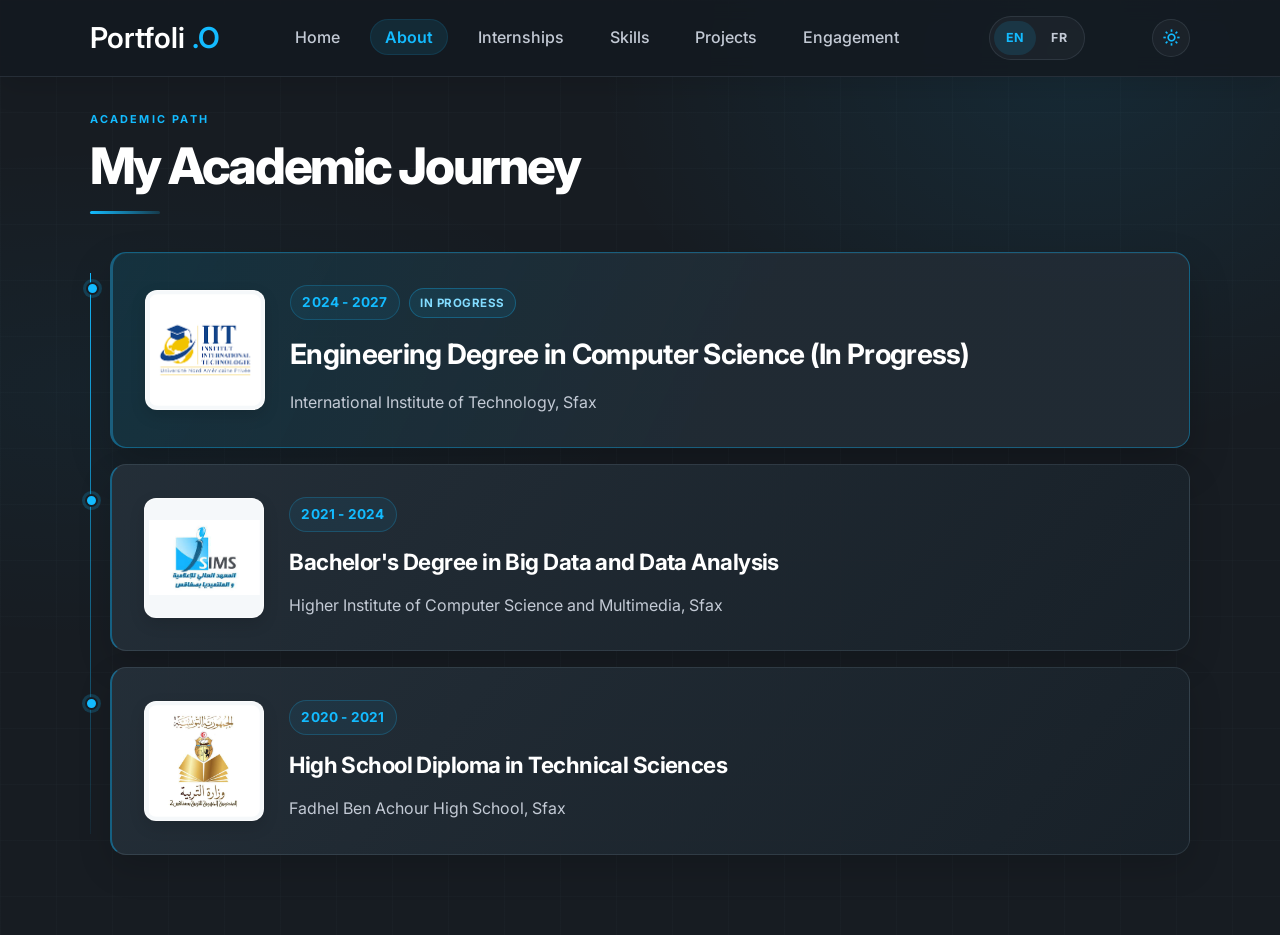
==== commit 2d5edc32: "Complete bilingual portfolio translations" ====
--- a/Html/About.html
+++ b/Html/About.html
@@ -217,7 +217,7 @@
       link.addEventListener('click', function() {
         menuIcon.classList.remove('bx-x');
         menuIcon.setAttribute('aria-expanded', 'false');
-        menuIcon.setAttribute('aria-label', 'Open navigation');
+        menuIcon.setAttribute('aria-label', window.portfolioLanguage === 'fr' ? 'Ouvrir la navigation' : 'Open navigation');
         navList.classList.remove('active');
         document.body.classList.remove('no-scroll');
       });
